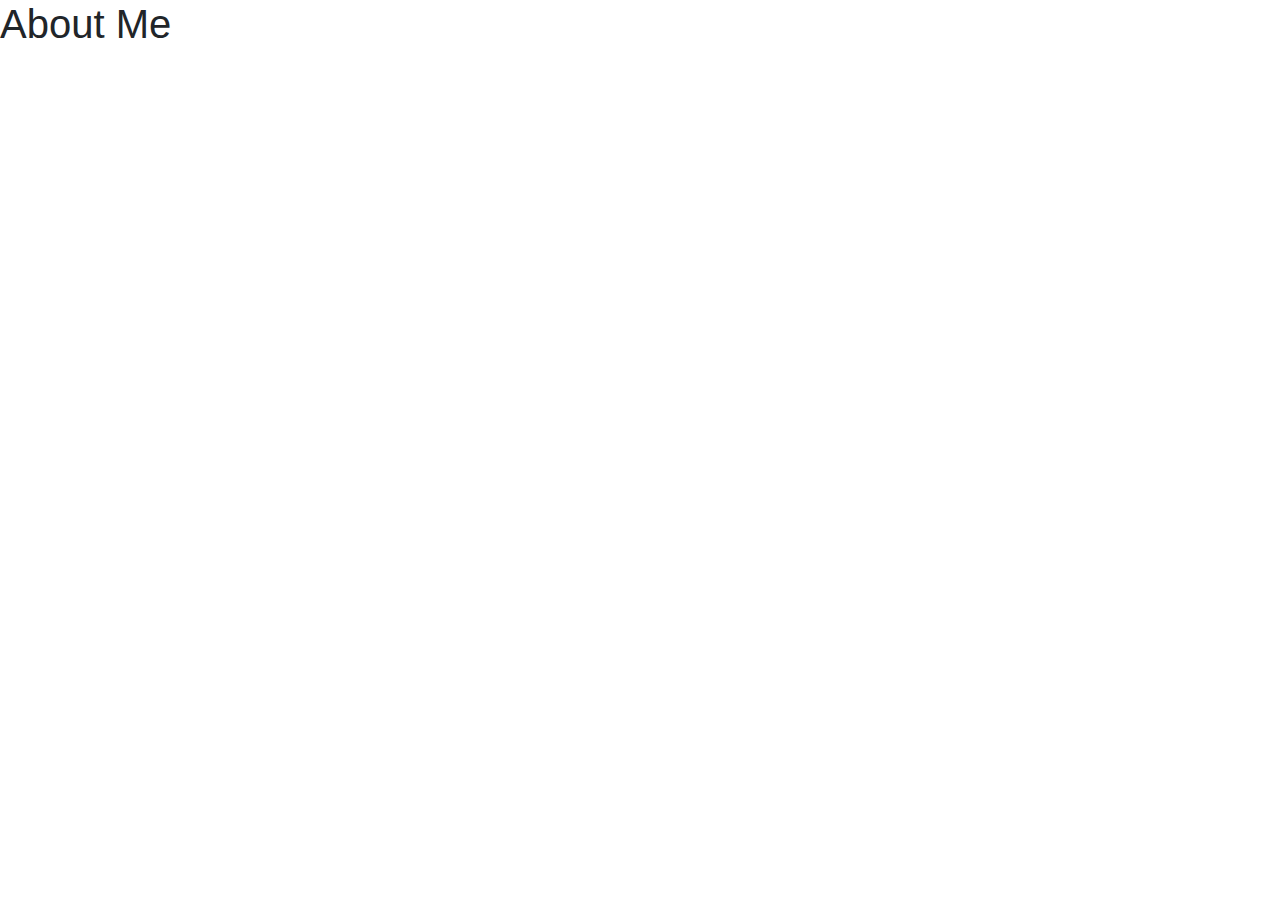
==== index.html @ 0e7f2ff6 "feat: create pages" ====
<!doctype html>
<html lang="en">
  <head>
    <!-- Required meta tags -->
    <meta charset="utf-8">
    <meta name="viewport" content="width=device-width, initial-scale=1, shrink-to-fit=no">

    <!-- Bootstrap CSS -->
    <link rel="stylesheet" href="https://stackpath.bootstrapcdn.com/bootstrap/4.5.2/css/bootstrap.min.css" integrity="sha384-JcKb8q3iqJ61gNV9KGb8thSsNjpSL0n8PARn9HuZOnIxN0hoP+VmmDGMN5t9UJ0Z" crossorigin="anonymous">

    <title>About Me</title>
  </head>
  <body>
    <h1>About Me</h1>

    <!-- Optional JavaScript -->
    <!-- jQuery first, then Popper.js, then Bootstrap JS -->
    <script src="https://code.jquery.com/jquery-3.5.1.slim.min.js" integrity="sha384-DfXdz2htPH0lsSSs5nCTpuj/zy4C+OGpamoFVy38MVBnE+IbbVYUew+OrCXaRkfj" crossorigin="anonymous"></script>
    <script src="https://cdn.jsdelivr.net/npm/popper.js@1.16.1/dist/umd/popper.min.js" integrity="sha384-9/reFTGAW83EW2RDu2S0VKaIzap3H66lZH81PoYlFhbGU+6BZp6G7niu735Sk7lN" crossorigin="anonymous"></script>
    <script src="https://stackpath.bootstrapcdn.com/bootstrap/4.5.2/js/bootstrap.min.js" integrity="sha384-B4gt1jrGC7Jh4AgTPSdUtOBvfO8shuf57BaghqFfPlYxofvL8/KUEfYiJOMMV+rV" crossorigin="anonymous"></script>
  </body>
</html>
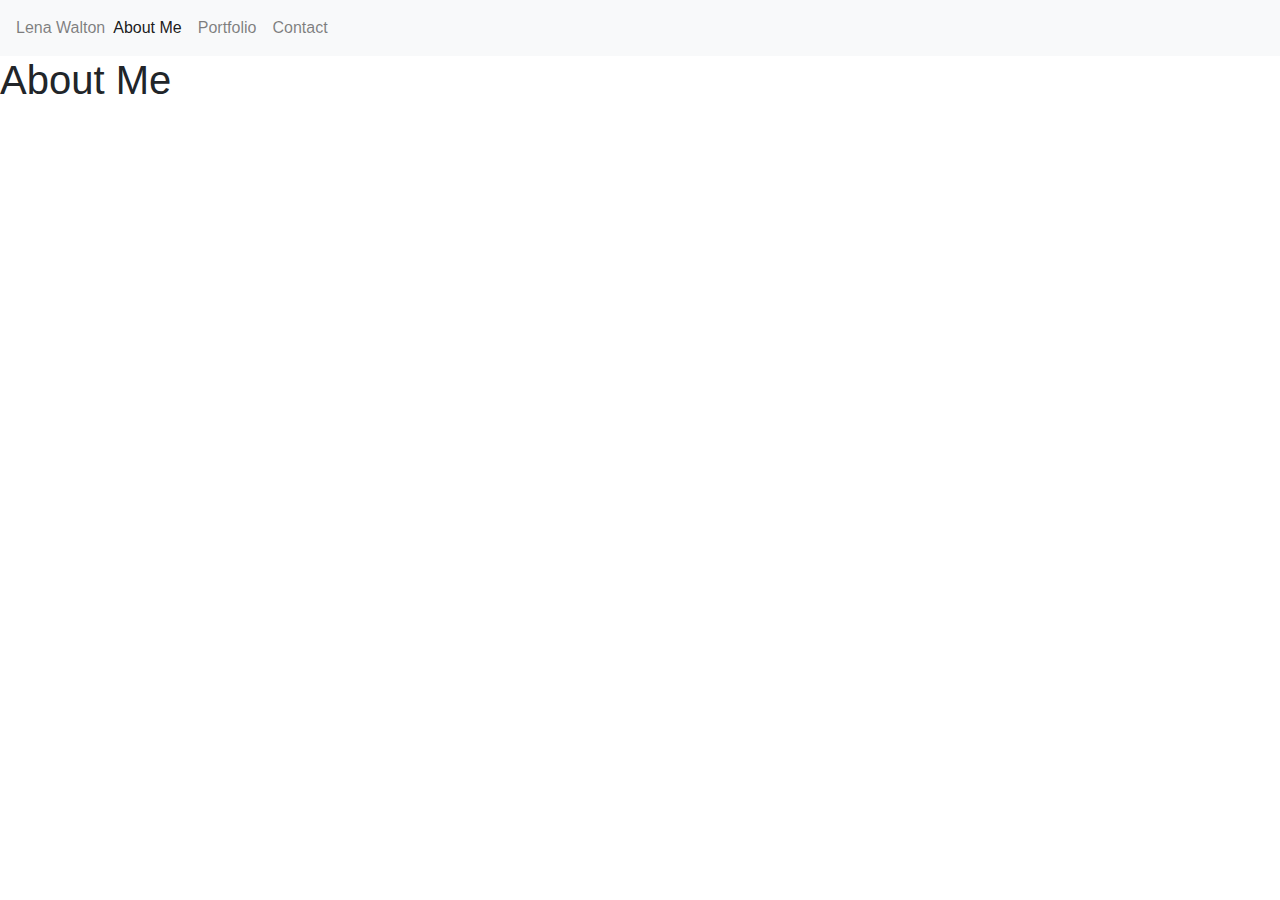
==== commit 1627ea2c: "feat: added links to navbar" ====
--- a/index.html
+++ b/index.html
@@ -11,6 +11,18 @@
     <title>About Me</title>
   </head>
   <body>
+    <nav class="navbar navbar-expand-lg navbar-light bg-light">
+      <span class="navbar-text">
+        Lena Walton
+      </span>
+      <div class="collapse navbar-collapse" id="navbarNavAltMarkup">
+        <div class="navbar-nav">
+          <a class="nav-link active" href="index.html">About Me <span class="sr-only">(current)</span></a>
+          <a class="nav-link" href="portfolio.html">Portfolio</a>
+          <a class="nav-link" href="contact.html">Contact</a>
+        </div>
+      </div>
+    </nav>
     <h1>About Me</h1>
 
     <!-- Optional JavaScript -->
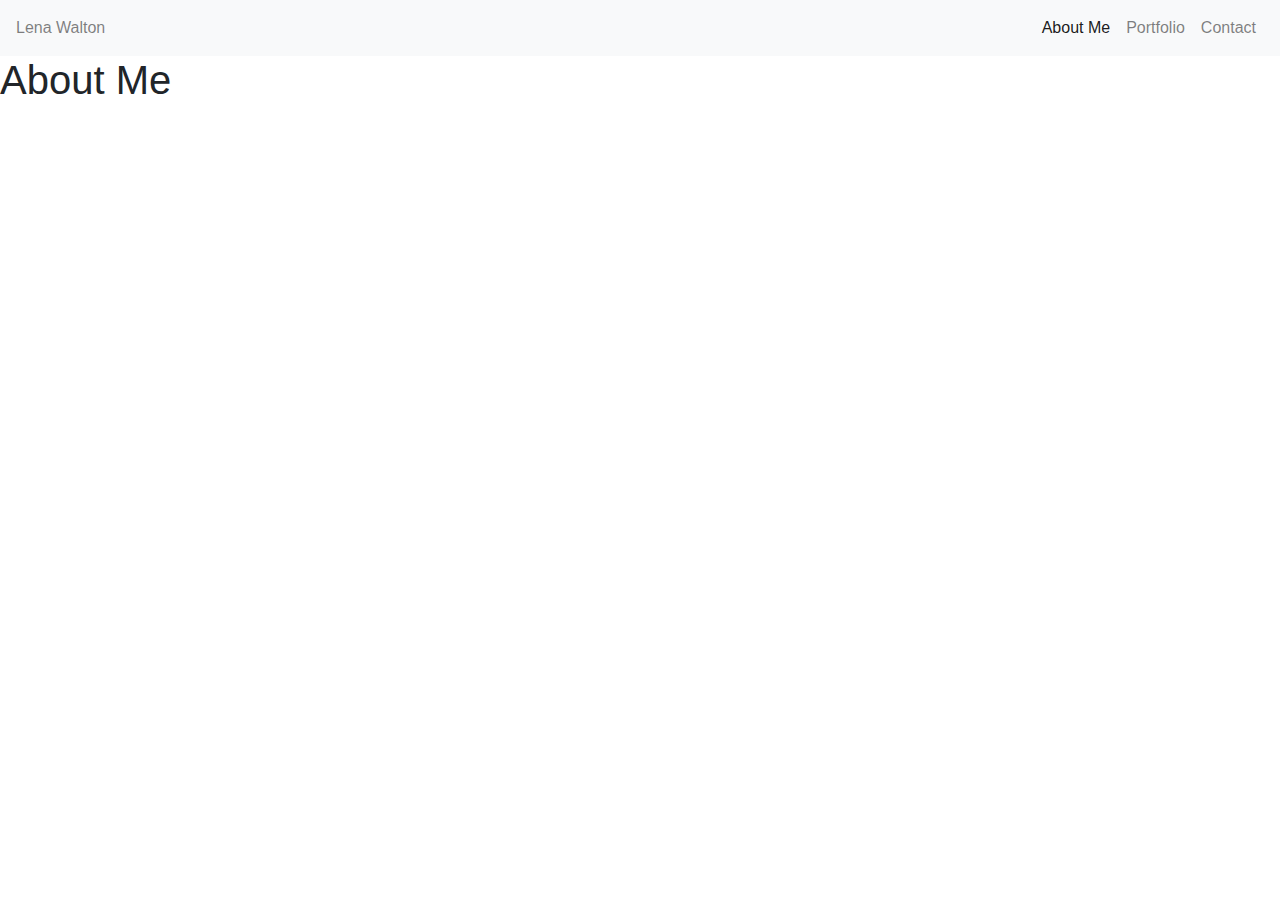
==== commit 79eade8e: "fix: navbar links" ====
--- a/index.html
+++ b/index.html
@@ -15,9 +15,9 @@
       <span class="navbar-text">
         Lena Walton
       </span>
-      <div class="collapse navbar-collapse" id="navbarNavAltMarkup">
+      <div class="collapse navbar-collapse justify-content-end" id="navbarNavAltMarkup">
         <div class="navbar-nav">
-          <a class="nav-link active" href="index.html">About Me <span class="sr-only">(current)</span></a>
+          <a class="nav-link active" href="#">About Me</a>
           <a class="nav-link" href="portfolio.html">Portfolio</a>
           <a class="nav-link" href="contact.html">Contact</a>
         </div>
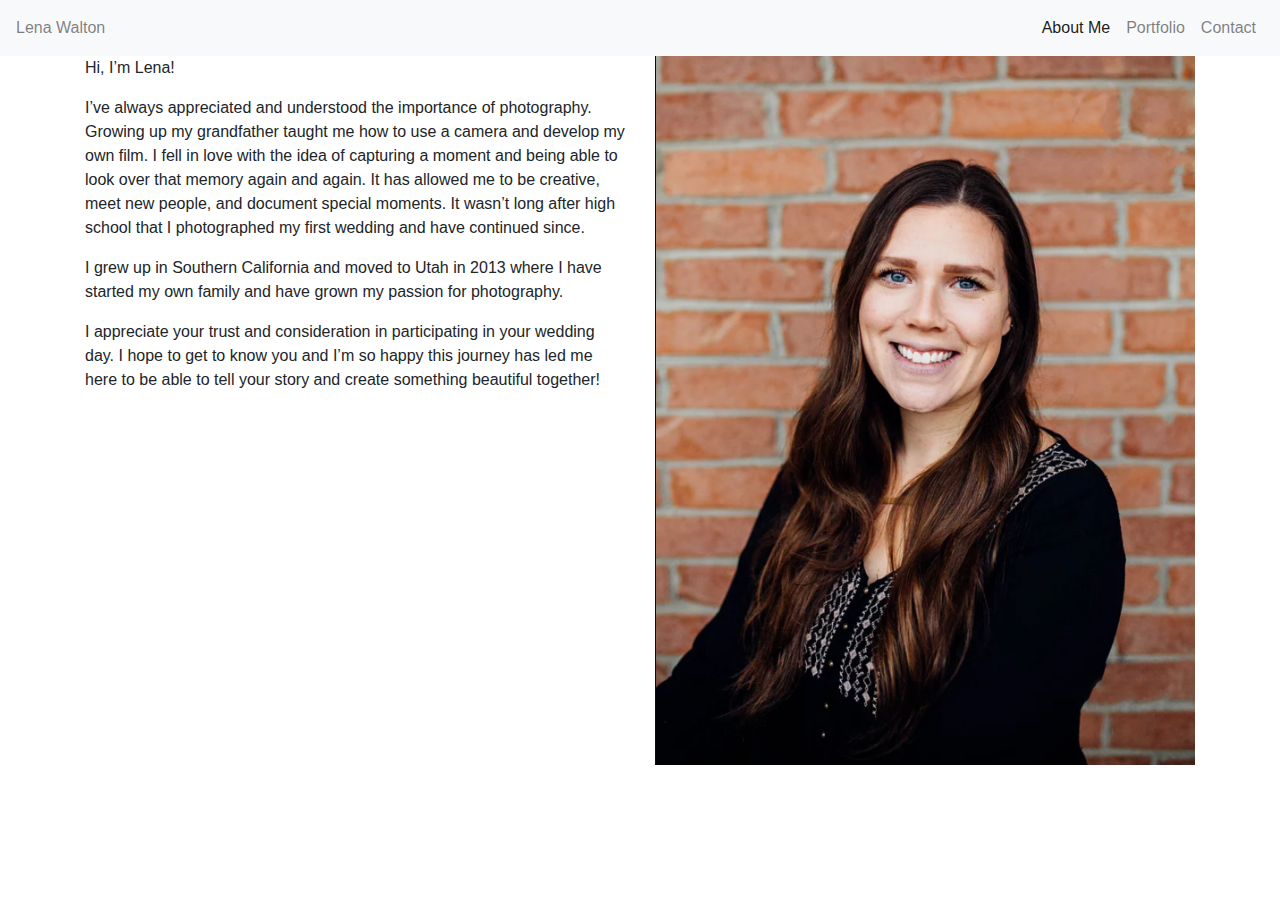
==== commit 0026499f: "feat: add data to about page" ====
--- a/index.html
+++ b/index.html
@@ -15,15 +15,37 @@
       <span class="navbar-text">
         Lena Walton
       </span>
-      <div class="collapse navbar-collapse justify-content-end" id="navbarNavAltMarkup">
-        <div class="navbar-nav">
-          <a class="nav-link active" href="#">About Me</a>
-          <a class="nav-link" href="portfolio.html">Portfolio</a>
-          <a class="nav-link" href="contact.html">Contact</a>
-        </div>
+       <button class="navbar-toggler" type="button" data-toggle="collapse" data-target="#navbarNavAltMarkup">
+        <span class="navbar-toggler-icon"></span>
+      </button>
+      <div class="collapse navbar-collapse justify-content-end navbar-nav" id="navbarNavAltMarkup">
+        <a class="nav-link active" href="#">About Me</a>
+        <a class="nav-link" href="portfolio.html">Portfolio</a>
+        <a class="nav-link" href="contact.html">Contact</a>
       </div>
     </nav>
-    <h1>About Me</h1>
+
+   <div class="container-sm"> 
+    <div class="row">
+      <div class="col-sm">
+        <p>Hi, I’m Lena!</p>
+        <p>
+          I’ve always appreciated and understood the importance of photography. Growing up my grandfather taught me how to use a camera and develop my own film. I fell in love with the idea of capturing a moment and being able to look over that memory again and again. It has allowed me to be creative, meet new people, and document special moments. It wasn’t long after high school that I photographed my first wedding and have continued since. 
+        </p>
+        <p>
+          I grew up in Southern California and moved to Utah in 2013 where I have started my own family and have grown my passion for photography. 
+        </p>
+        <p>
+          I appreciate your trust and consideration in participating in your wedding day. I hope to get to know you and I’m so happy this journey has led me here to be able to tell your story and create something beautiful together! 
+        </p>
+      </div>
+      
+      <div class="col-sm">
+        <img src="./Assests/lena.png" class="img-fluid" alt="Responsive image">
+      </div>
+    </div>
+   </div>
+
 
     <!-- Optional JavaScript -->
     <!-- jQuery first, then Popper.js, then Bootstrap JS -->
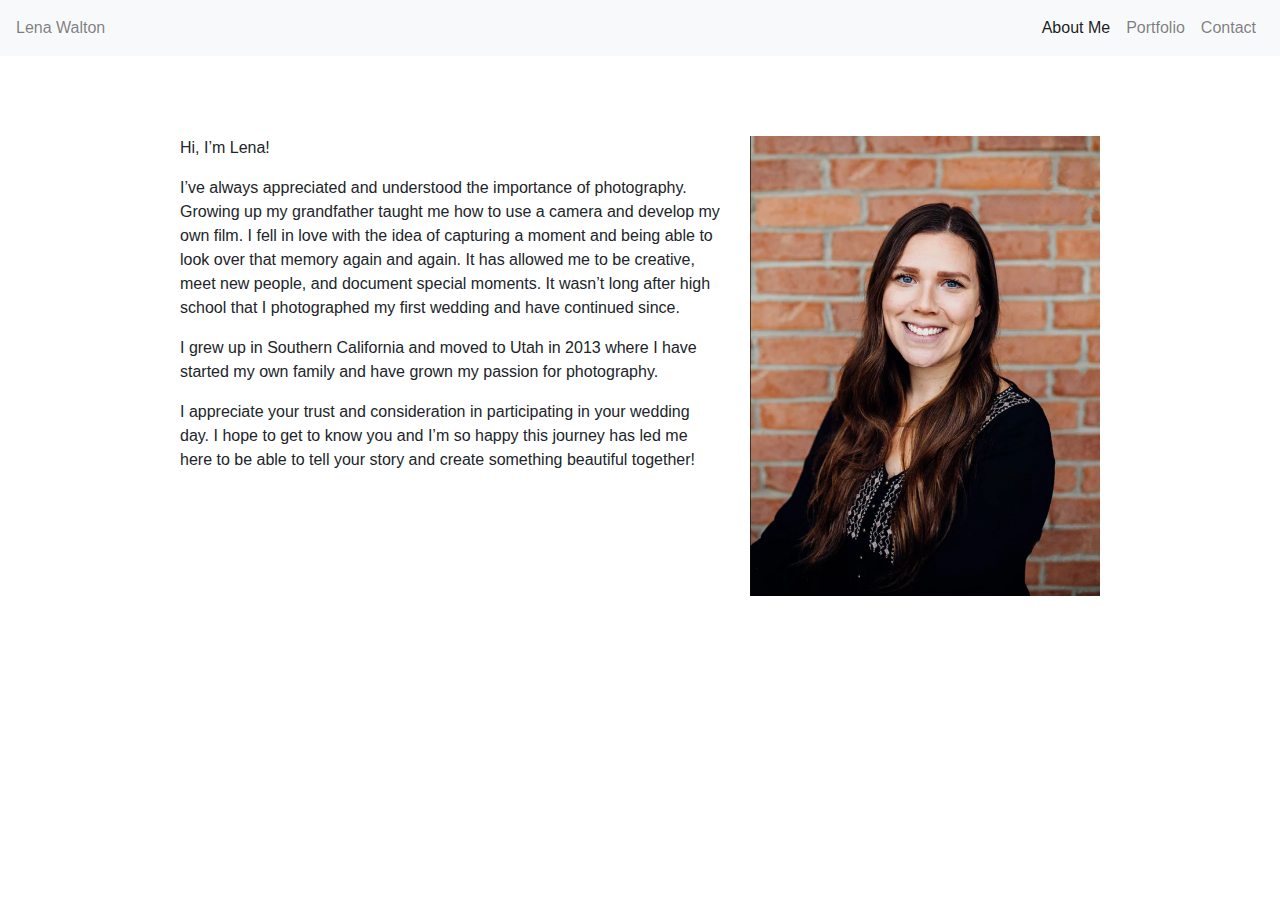
==== commit d190633c: "style: made about me more responsive" ====
--- a/index.html
+++ b/index.html
@@ -7,6 +7,7 @@
 
     <!-- Bootstrap CSS -->
     <link rel="stylesheet" href="https://stackpath.bootstrapcdn.com/bootstrap/4.5.2/css/bootstrap.min.css" integrity="sha384-JcKb8q3iqJ61gNV9KGb8thSsNjpSL0n8PARn9HuZOnIxN0hoP+VmmDGMN5t9UJ0Z" crossorigin="anonymous">
+    <link rel="stylesheet" href="./Styles/Index.css" />
 
     <title>About Me</title>
   </head>
@@ -25,9 +26,9 @@
       </div>
     </nav>
 
-   <div class="container-sm"> 
+   <div class="container content"> 
     <div class="row">
-      <div class="col-sm">
+      <div class="col-md-6 offset-md-1">
         <p>Hi, I’m Lena!</p>
         <p>
           I’ve always appreciated and understood the importance of photography. Growing up my grandfather taught me how to use a camera and develop my own film. I fell in love with the idea of capturing a moment and being able to look over that memory again and again. It has allowed me to be creative, meet new people, and document special moments. It wasn’t long after high school that I photographed my first wedding and have continued since. 
@@ -40,7 +41,7 @@
         </p>
       </div>
       
-      <div class="col-sm">
+      <div class="col-md-4">
         <img src="./Assests/lena.png" class="img-fluid" alt="Responsive image">
       </div>
     </div>
--- a/Styles/Index.css
+++ b/Styles/Index.css
@@ -0,0 +1,3 @@
+.content {
+    margin-top: 80px;
+}
